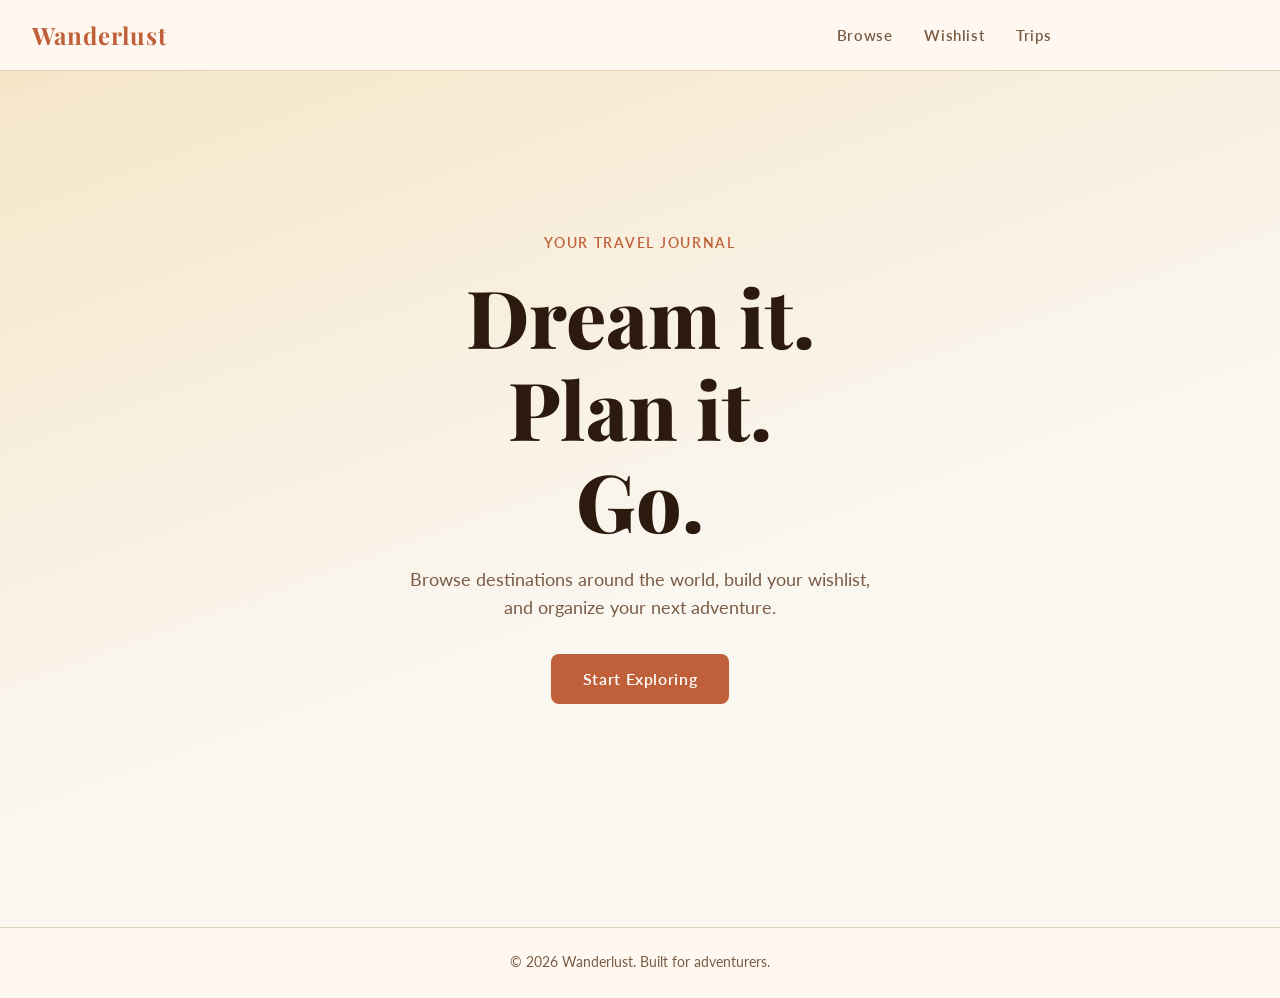
==== index.html @ 4f6d5283 "Step 1: Project setup — folder structure, navbar, base styles Warm terracotta/sand color palette wit" ====
<!DOCTYPE html>
<html lang="en">
<head>
  <meta charset="UTF-8" />
  <meta name="viewport" content="width=device-width, initial-scale=1.0" />
  <title>Wanderlust</title>
  <link rel="preconnect" href="https://fonts.googleapis.com" />
  <link rel="preconnect" href="https://fonts.gstatic.com" crossorigin />
  <link href="https://fonts.googleapis.com/css2?family=Playfair+Display:wght@600;700;800&family=Lato:wght@400;600&display=swap" rel="stylesheet" />
  <link rel="stylesheet" href="css/styles.css" />
</head>
<body>

  <nav class="navbar">
    <a href="index.html" class="nav-logo">Wanderlust</a>
    <ul class="nav-links">
      <li><a href="pages/browse.html">Browse</a></li>
      <li><a href="pages/wishlist.html">Wishlist</a></li>
      <li><a href="pages/trips.html">Trips</a></li>
    </ul>
    <button class="nav-toggle" aria-label="Toggle menu">&#9776;</button>
  </nav>

  <section class="hero">
    <div class="hero-content">
      <p class="hero-eyebrow">Your travel journal</p>
      <h1>Dream it.<br />Plan it.<br />Go.</h1>
      <p class="hero-sub">Browse destinations around the world, build your wishlist, and organize your next adventure.</p>
      <a href="pages/browse.html" class="btn-primary">Start Exploring</a>
    </div>
  </section>

  <footer class="footer">
    <p>&copy; 2026 Wanderlust. Built for adventurers.</p>
  </footer>

  <script src="js/app.js"></script>
</body>
</html>
---- css/styles.css ----
/* ===========================
   Reset & Base
=========================== */
*, *::before, *::after {
  box-sizing: border-box;
  margin: 0;
  padding: 0;
}

:root {
  --bg:           #faf6f0;
  --surface:      #fff8f0;
  --surface-2:    #f0e8dc;
  --accent:       #c0603a;
  --accent-hover: #a84f2f;
  --green:        #2d5a3d;
  --sand:         #f5e6c8;
  --text:         #2c1a0e;
  --text-muted:   #7a5c45;
  --border:       #e0d0bc;
  --radius:       8px;
}

body {
  background-color: var(--bg);
  color: var(--text);
  font-family: 'Lato', system-ui, sans-serif;
  line-height: 1.6;
}

a {
  color: inherit;
  text-decoration: none;
}

/* ===========================
   Navbar
=========================== */
.navbar {
  display: flex;
  align-items: center;
  padding: 1rem 2rem;
  background-color: var(--surface);
  border-bottom: 1px solid var(--border);
  position: sticky;
  top: 0;
  z-index: 100;
}

.nav-logo {
  flex: 1;
  font-family: 'Playfair Display', serif;
  font-size: 1.5rem;
  font-weight: 700;
  color: var(--accent);
  letter-spacing: 1px;
}

.nav-links {
  flex: 1;
  display: flex;
  list-style: none;
  gap: 2rem;
  justify-content: center;
}

.nav-links a {
  color: var(--text-muted);
  font-size: 0.95rem;
  font-weight: 600;
  letter-spacing: 0.04em;
  transition: color 0.2s;
}

.nav-links a:hover,
.nav-links a.active {
  color: var(--accent);
}

.nav-toggle {
  display: none;
  background: none;
  border: none;
  color: var(--text);
  font-size: 1.5rem;
  cursor: pointer;
}

/* ===========================
   Hero
=========================== */
.hero {
  min-height: 88vh;
  display: flex;
  align-items: center;
  justify-content: center;
  text-align: center;
  padding: 4rem 2rem;
  background: linear-gradient(160deg, #f5e6c8 0%, var(--bg) 60%);
}

.hero-content {
  max-width: 600px;
}

.hero-eyebrow {
  font-size: 0.9rem;
  font-weight: 600;
  letter-spacing: 0.12em;
  text-transform: uppercase;
  color: var(--accent);
  margin-bottom: 1rem;
}

.hero-content h1 {
  font-family: 'Playfair Display', serif;
  font-size: clamp(2.8rem, 7vw, 5rem);
  font-weight: 800;
  line-height: 1.15;
  color: var(--text);
  margin-bottom: 1.25rem;
}

.hero-sub {
  font-size: 1.1rem;
  color: var(--text-muted);
  margin-bottom: 2rem;
  max-width: 480px;
  margin-left: auto;
  margin-right: auto;
}

.btn-primary {
  display: inline-block;
  padding: 0.75rem 2rem;
  background-color: var(--accent);
  color: #fff;
  border-radius: var(--radius);
  font-size: 1rem;
  font-weight: 600;
  letter-spacing: 0.04em;
  transition: background-color 0.2s, transform 0.15s;
}

.btn-primary:hover {
  background-color: var(--accent-hover);
  transform: translateY(-2px);
}

/* ===========================
   Page Header
=========================== */
.page-header {
  padding: 2.5rem 2rem 0;
  text-align: center;
}

.page-header h1 {
  font-family: 'Playfair Display', serif;
  font-size: 2rem;
  font-weight: 700;
  color: var(--text);
  margin-bottom: 1rem;
}

.search-bar input {
  width: 100%;
  max-width: 480px;
  padding: 0.6rem 1rem;
  background-color: var(--surface);
  border: 1px solid var(--border);
  border-radius: var(--radius);
  color: var(--text);
  font-size: 0.95rem;
  font-family: 'Lato', sans-serif;
  outline: none;
  transition: border-color 0.2s;
}

.search-bar input:focus {
  border-color: var(--accent);
}

/* ===========================
   Destination Grid
=========================== */
.destination-grid {
  display: grid;
  grid-template-columns: repeat(auto-fill, minmax(240px, 1fr));
  gap: 1.75rem;
  padding: 2rem;
}

.empty-state {
  color: var(--text-muted);
  text-align: center;
  padding: 4rem 2rem;
  grid-column: 1 / -1;
  font-size: 1rem;
}

.empty-state a {
  color: var(--accent);
  text-decoration: underline;
}

/* ===========================
   Footer
=========================== */
.footer {
  padding: 1.5rem 2rem;
  text-align: center;
  color: var(--text-muted);
  font-size: 0.85rem;
  border-top: 1px solid var(--border);
  background-color: var(--surface);
  margin-top: 4rem;
}

/* ===========================
   Responsive
=========================== */
@media (max-width: 640px) {
  .destination-grid {
    grid-template-columns: repeat(auto-fill, minmax(160px, 1fr));
    gap: 1rem;
    padding: 1rem;
  }

  .nav-links {
    display: none;
    flex-direction: column;
    gap: 1rem;
    position: absolute;
    top: 64px;
    left: 0;
    right: 0;
    background-color: var(--surface);
    padding: 1.5rem 2rem;
    border-bottom: 1px solid var(--border);
  }

  .nav-links.open {
    display: flex;
  }

  .nav-toggle {
    display: block;
  }
}
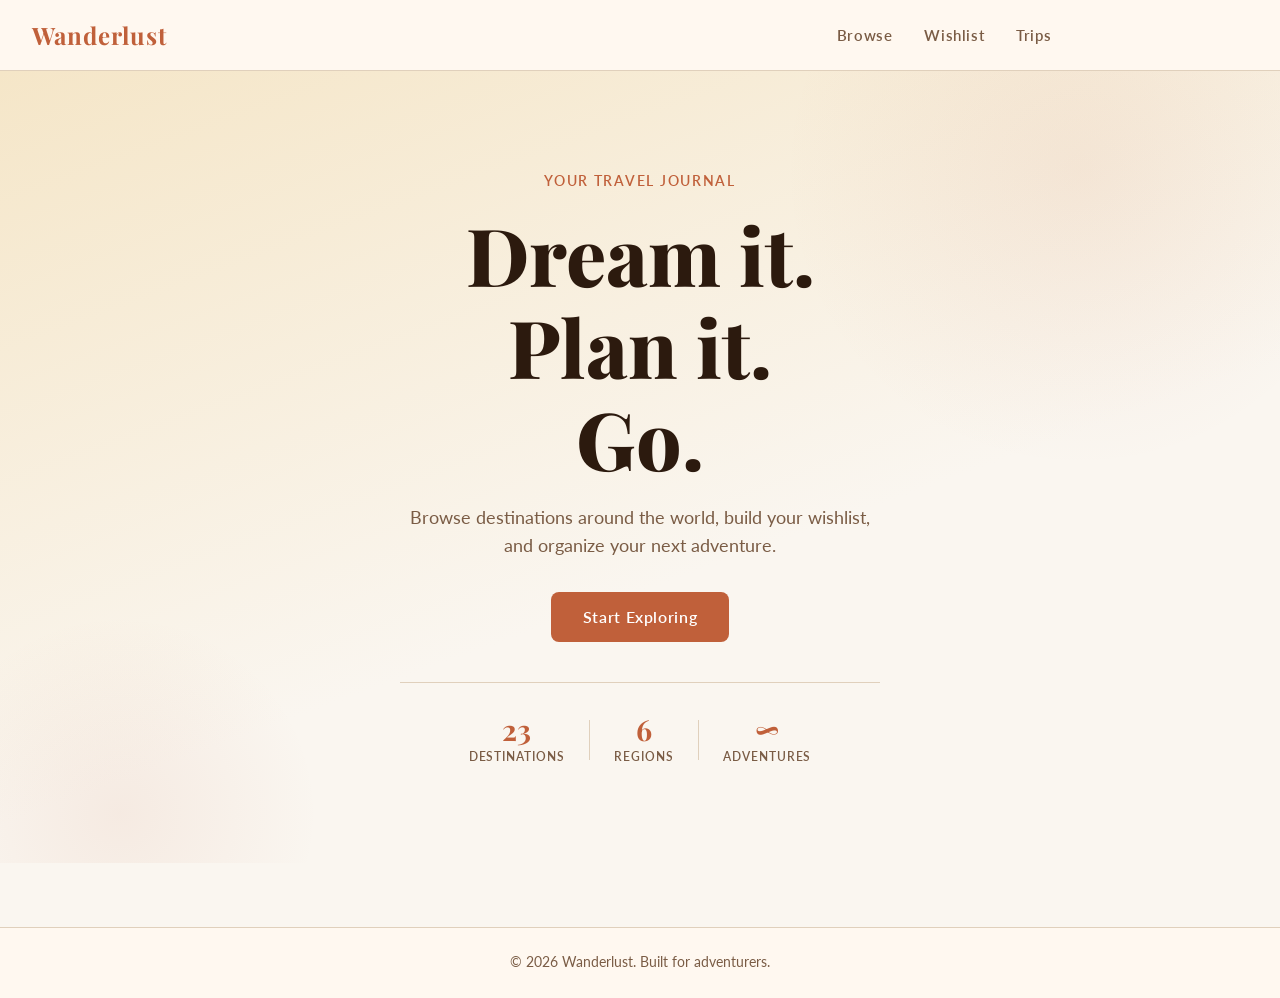
==== commit fe1c3158: "Add trips, region filters, and full site polish (Steps 8–10) - Step 8: Trips feature — localStorage " ====
--- a/index.html
+++ b/index.html
@@ -21,19 +21,45 @@
     <button class="nav-toggle" aria-label="Toggle menu">&#9776;</button>
   </nav>
 
+  <main>
   <section class="hero">
+    <div class="hero-decoration" aria-hidden="true"></div>
     <div class="hero-content">
       <p class="hero-eyebrow">Your travel journal</p>
       <h1>Dream it.<br />Plan it.<br />Go.</h1>
       <p class="hero-sub">Browse destinations around the world, build your wishlist, and organize your next adventure.</p>
       <a href="pages/browse.html" class="btn-primary">Start Exploring</a>
+      <div class="hero-stats" aria-label="Site statistics">
+        <div class="hero-stat">
+          <span class="hero-stat-num" id="stat-dest">24</span>
+          <span class="hero-stat-label">Destinations</span>
+        </div>
+        <span class="hero-stat-divider" aria-hidden="true"></span>
+        <div class="hero-stat">
+          <span class="hero-stat-num" id="stat-regions">6</span>
+          <span class="hero-stat-label">Regions</span>
+        </div>
+        <span class="hero-stat-divider" aria-hidden="true"></span>
+        <div class="hero-stat" aria-label="Unlimited adventures">
+          <span class="hero-stat-num" aria-hidden="true">&#8734;</span>
+          <span class="hero-stat-label">Adventures</span>
+        </div>
+      </div>
     </div>
   </section>
+  </main>
 
   <footer class="footer">
     <p>&copy; 2026 Wanderlust. Built for adventurers.</p>
   </footer>
 
   <script src="js/app.js"></script>
+  <script type="module">
+    import { getAllDestinations, REGIONS } from './js/api.js';
+    const destEl    = document.getElementById('stat-dest');
+    const regionsEl = document.getElementById('stat-regions');
+    if (destEl)    destEl.textContent    = getAllDestinations().length;
+    if (regionsEl) regionsEl.textContent = REGIONS.length;
+  </script>
 </body>
 </html>
--- a/css/styles.css
+++ b/css/styles.css
@@ -182,7 +182,43 @@
 }
 
 /* ===========================
-   Destination Grid
+   Region Filters
+=========================== */
+.region-filters {
+  display: flex;
+  flex-wrap: wrap;
+  gap: 0.5rem;
+  justify-content: center;
+  margin-top: 1rem;
+  padding-bottom: 0.25rem;
+}
+
+.region-btn {
+  padding: 0.35rem 1rem;
+  background: none;
+  border: 1px solid var(--border);
+  border-radius: 999px;
+  color: var(--text-muted);
+  font-family: 'Lato', sans-serif;
+  font-size: 0.85rem;
+  font-weight: 600;
+  cursor: pointer;
+  transition: background-color 0.2s, color 0.2s, border-color 0.2s;
+}
+
+.region-btn:hover {
+  border-color: var(--accent);
+  color: var(--accent);
+}
+
+.region-btn.active {
+  background-color: var(--accent);
+  border-color: var(--accent);
+  color: #fff;
+}
+
+/* ===========================
+   Destination Grid & Cards
 =========================== */
 .destination-grid {
   display: grid;
@@ -191,6 +227,175 @@
   padding: 2rem;
 }
 
+.dest-card {
+  background-color: var(--surface);
+  border: 1px solid var(--border);
+  border-radius: var(--radius);
+  overflow: hidden;
+  cursor: pointer;
+  display: flex;
+  flex-direction: column;
+  transition: transform 0.2s, box-shadow 0.2s;
+  animation: card-in 0.35s ease both;
+}
+
+@keyframes card-in {
+  from { opacity: 0; transform: translateY(14px); }
+  to   { opacity: 1; transform: translateY(0); }
+}
+
+.dest-card:nth-child(1)  { animation-delay:   0ms; }
+.dest-card:nth-child(2)  { animation-delay:  30ms; }
+.dest-card:nth-child(3)  { animation-delay:  60ms; }
+.dest-card:nth-child(4)  { animation-delay:  90ms; }
+.dest-card:nth-child(5)  { animation-delay: 120ms; }
+.dest-card:nth-child(6)  { animation-delay: 150ms; }
+.dest-card:nth-child(7)  { animation-delay: 180ms; }
+.dest-card:nth-child(8)  { animation-delay: 210ms; }
+.dest-card:nth-child(9)  { animation-delay: 240ms; }
+.dest-card:nth-child(10) { animation-delay: 270ms; }
+.dest-card:nth-child(11) { animation-delay: 300ms; }
+.dest-card:nth-child(12) { animation-delay: 330ms; }
+.dest-card:nth-child(13) { animation-delay: 360ms; }
+.dest-card:nth-child(14) { animation-delay: 390ms; }
+.dest-card:nth-child(15) { animation-delay: 420ms; }
+.dest-card:nth-child(16) { animation-delay: 450ms; }
+.dest-card:nth-child(17) { animation-delay: 480ms; }
+.dest-card:nth-child(18) { animation-delay: 510ms; }
+.dest-card:nth-child(19) { animation-delay: 540ms; }
+.dest-card:nth-child(20) { animation-delay: 570ms; }
+.dest-card:nth-child(21) { animation-delay: 600ms; }
+.dest-card:nth-child(22) { animation-delay: 630ms; }
+.dest-card:nth-child(23) { animation-delay: 660ms; }
+.dest-card:nth-child(24) { animation-delay: 690ms; }
+
+.dest-card:hover {
+  transform: translateY(-4px);
+  box-shadow: 0 8px 24px rgba(44, 26, 14, 0.1);
+}
+
+.card-img-wrap {
+  position: relative;
+  aspect-ratio: 4 / 3;
+  background-color: var(--sand);
+  overflow: hidden;
+}
+
+.card-img {
+  width: 100%;
+  height: 100%;
+  object-fit: cover;
+  display: block;
+  transition: transform 0.3s;
+}
+
+.dest-card:hover .card-img {
+  transform: scale(1.04);
+}
+
+.btn-wishlist {
+  position: absolute;
+  top: 0.6rem;
+  right: 0.6rem;
+  background: rgba(255, 255, 255, 0.85);
+  border: none;
+  border-radius: 50%;
+  width: 2.1rem;
+  height: 2.1rem;
+  font-size: 1.1rem;
+  cursor: pointer;
+  color: var(--text-muted);
+  display: flex;
+  align-items: center;
+  justify-content: center;
+  transition: background-color 0.2s, color 0.2s, transform 0.15s;
+  backdrop-filter: blur(4px);
+}
+
+.btn-wishlist:hover {
+  transform: scale(1.15);
+  color: var(--accent);
+}
+
+.btn-wishlist.saved {
+  color: var(--accent);
+  background: rgba(255, 255, 255, 0.95);
+}
+
+.card-body {
+  padding: 1rem;
+  display: flex;
+  flex-direction: column;
+  gap: 0.2rem;
+  flex: 1;
+}
+
+.card-region {
+  font-size: 0.72rem;
+  font-weight: 600;
+  letter-spacing: 0.1em;
+  text-transform: uppercase;
+  color: var(--accent);
+}
+
+.card-name {
+  font-family: 'Playfair Display', serif;
+  font-size: 1.15rem;
+  font-weight: 700;
+  color: var(--text);
+  line-height: 1.2;
+}
+
+.card-country {
+  font-size: 0.82rem;
+  color: var(--text-muted);
+  margin-bottom: 0.4rem;
+}
+
+.card-tags {
+  display: flex;
+  flex-wrap: wrap;
+  gap: 0.35rem;
+  margin-top: auto;
+  padding-top: 0.5rem;
+}
+
+.tag {
+  font-size: 0.72rem;
+  font-weight: 600;
+  padding: 0.2rem 0.55rem;
+  background-color: var(--surface-2);
+  border: 1px solid var(--border);
+  border-radius: 999px;
+  color: var(--text-muted);
+  text-transform: capitalize;
+}
+
+.card-note {
+  margin-top: 0.6rem;
+  padding-top: 0.6rem;
+  border-top: 1px solid var(--border);
+  display: flex;
+  flex-direction: column;
+  gap: 0.3rem;
+}
+
+.card-note-stars {
+  font-size: 0.85rem;
+  color: #d97706;
+  letter-spacing: 1px;
+}
+
+.card-note-text {
+  font-size: 0.78rem;
+  color: var(--text-muted);
+  line-height: 1.4;
+  display: -webkit-box;
+  -webkit-line-clamp: 2;
+  -webkit-box-orient: vertical;
+  overflow: hidden;
+}
+
 .empty-state {
   color: var(--text-muted);
   text-align: center;
@@ -202,6 +407,280 @@
 .empty-state a {
   color: var(--accent);
   text-decoration: underline;
+}
+
+/* ===========================
+   Modal
+=========================== */
+.modal-overlay {
+  display: flex;
+  position: fixed;
+  inset: 0;
+  background: rgba(44, 26, 14, 0.6);
+  z-index: 200;
+  align-items: center;
+  justify-content: center;
+  padding: 1rem;
+  visibility: hidden;
+  opacity: 0;
+  pointer-events: none;
+  transition: opacity 0.22s ease, visibility 0s linear 0.22s;
+}
+
+.modal-overlay.open {
+  visibility: visible;
+  opacity: 1;
+  pointer-events: auto;
+  transition: opacity 0.22s ease;
+}
+
+.modal {
+  background-color: var(--surface);
+  border: 1px solid var(--border);
+  border-radius: var(--radius);
+  max-width: 680px;
+  width: 100%;
+  max-height: 90vh;
+  overflow-y: auto;
+  position: relative;
+  opacity: 0;
+  transform: translateY(20px);
+  transition: transform 0.28s ease, opacity 0.28s ease;
+}
+
+.modal-overlay.open .modal {
+  opacity: 1;
+  transform: translateY(0);
+}
+
+.modal-close {
+  position: absolute;
+  top: 0.75rem;
+  right: 0.75rem;
+  background: rgba(255, 255, 255, 0.85);
+  border: none;
+  border-radius: 50%;
+  width: 2rem;
+  height: 2rem;
+  font-size: 1.2rem;
+  line-height: 1;
+  cursor: pointer;
+  color: var(--text);
+  z-index: 1;
+  display: flex;
+  align-items: center;
+  justify-content: center;
+  backdrop-filter: blur(4px);
+  transition: background-color 0.2s;
+}
+
+.modal-close:hover {
+  background: #fff;
+}
+
+.modal-img-wrap {
+  width: 100%;
+  aspect-ratio: 16 / 9;
+  background-color: var(--sand);
+  overflow: hidden;
+}
+
+.modal-img {
+  width: 100%;
+  height: 100%;
+  object-fit: cover;
+  display: block;
+}
+
+.modal-content {
+  padding: 1.5rem;
+  display: flex;
+  flex-direction: column;
+  gap: 0.6rem;
+}
+
+.modal-region {
+  font-size: 0.75rem;
+  font-weight: 600;
+  letter-spacing: 0.1em;
+  text-transform: uppercase;
+  color: var(--accent);
+}
+
+.modal-title {
+  font-family: 'Playfair Display', serif;
+  font-size: 1.8rem;
+  font-weight: 700;
+  color: var(--text);
+  line-height: 1.2;
+}
+
+.modal-country {
+  font-size: 0.9rem;
+  color: var(--text-muted);
+}
+
+.modal-description {
+  font-size: 0.975rem;
+  color: var(--text);
+  line-height: 1.75;
+  padding: 0.5rem 0;
+  border-top: 1px solid var(--border);
+  border-bottom: 1px solid var(--border);
+  margin: 0.25rem 0;
+}
+
+.modal-tags {
+  display: flex;
+  flex-wrap: wrap;
+  gap: 0.4rem;
+}
+
+.modal-actions {
+  display: flex;
+  gap: 0.75rem;
+  padding-top: 0.5rem;
+  flex-wrap: wrap;
+}
+
+.btn-modal-wishlist,
+.btn-modal-trip {
+  padding: 0.6rem 1.4rem;
+  border-radius: var(--radius);
+  font-family: 'Lato', sans-serif;
+  font-size: 0.9rem;
+  font-weight: 600;
+  cursor: pointer;
+  transition: background-color 0.2s, color 0.2s, border-color 0.2s, transform 0.15s;
+}
+
+.btn-modal-wishlist {
+  background-color: var(--accent);
+  color: #fff;
+  border: none;
+}
+
+.btn-modal-wishlist:hover {
+  background-color: var(--accent-hover);
+  transform: translateY(-1px);
+}
+
+.btn-modal-wishlist.saved {
+  background-color: var(--surface-2);
+  color: var(--accent);
+  border: 1px solid var(--accent);
+}
+
+.btn-modal-trip {
+  background: none;
+  border: 1px solid var(--border);
+  color: var(--text-muted);
+}
+
+.btn-modal-trip:hover {
+  border-color: var(--green);
+  color: var(--green);
+  transform: translateY(-1px);
+}
+
+@media (max-width: 560px) {
+  .modal-title { font-size: 1.4rem; }
+  .modal-actions { flex-direction: column; }
+  .btn-modal-wishlist,
+  .btn-modal-trip { width: 100%; text-align: center; }
+}
+
+/* ===========================
+   Modal Notes & Ratings
+=========================== */
+.modal-notes {
+  display: flex;
+  flex-direction: column;
+  gap: 0.65rem;
+  padding-top: 1rem;
+  border-top: 1px solid var(--border);
+  margin-top: 0.25rem;
+}
+
+.notes-label {
+  font-size: 0.8rem;
+  font-weight: 600;
+  letter-spacing: 0.08em;
+  text-transform: uppercase;
+  color: var(--text-muted);
+}
+
+.star-rating {
+  display: flex;
+  gap: 0.15rem;
+}
+
+.star {
+  background: none;
+  border: none;
+  font-size: 1.6rem;
+  color: var(--border);
+  cursor: pointer;
+  padding: 0;
+  line-height: 1;
+  transition: color 0.15s, transform 0.1s;
+}
+
+.star:hover,
+.star.active {
+  color: #d97706;
+}
+
+.star:hover {
+  transform: scale(1.15);
+}
+
+.notes-text {
+  width: 100%;
+  background-color: var(--surface-2);
+  border: 1px solid var(--border);
+  border-radius: var(--radius);
+  color: var(--text);
+  font-family: 'Lato', sans-serif;
+  font-size: 0.9rem;
+  padding: 0.6rem 0.75rem;
+  resize: vertical;
+  outline: none;
+  transition: border-color 0.2s;
+  min-height: 80px;
+}
+
+.notes-text:focus {
+  border-color: var(--accent);
+}
+
+.notes-footer {
+  display: flex;
+  align-items: center;
+  gap: 0.75rem;
+}
+
+.btn-save-note {
+  padding: 0.45rem 1.1rem;
+  background-color: var(--green);
+  color: #fff;
+  border: none;
+  border-radius: var(--radius);
+  font-family: 'Lato', sans-serif;
+  font-size: 0.875rem;
+  font-weight: 600;
+  cursor: pointer;
+  transition: background-color 0.2s;
+}
+
+.btn-save-note:hover {
+  background-color: #235046;
+}
+
+.note-saved-msg {
+  font-size: 0.85rem;
+  color: var(--green);
+  font-weight: 600;
 }
 
 /* ===========================
@@ -248,3 +727,500 @@
     display: block;
   }
 }
+
+/* ===========================
+   Trip Create Form (page header)
+=========================== */
+.trip-create-form {
+  display: flex;
+  justify-content: center;
+  align-items: flex-start;
+  gap: 0.6rem;
+  margin-top: 1rem;
+  flex-wrap: wrap;
+}
+
+.trip-create-field {
+  display: flex;
+  flex-direction: column;
+  gap: 0.3rem;
+}
+
+.trip-name-error {
+  font-size: 0.8rem;
+  color: #c0392b;
+  font-weight: 600;
+  padding-left: 0.25rem;
+}
+
+.trip-create-form input[aria-invalid="true"] {
+  border-color: #c0392b;
+  outline: none;
+}
+
+.trip-create-form input {
+  padding: 0.6rem 1rem;
+  width: 100%;
+  max-width: 320px;
+  background-color: var(--surface);
+  border: 1px solid var(--border);
+  border-radius: var(--radius);
+  color: var(--text);
+  font-size: 0.95rem;
+  font-family: 'Lato', sans-serif;
+  outline: none;
+  transition: border-color 0.2s;
+}
+
+.trip-create-form input:focus {
+  border-color: var(--accent);
+}
+
+#btn-create-trip {
+  padding: 0.6rem 1.4rem;
+  background-color: var(--accent);
+  color: #fff;
+  border: none;
+  border-radius: var(--radius);
+  font-family: 'Lato', sans-serif;
+  font-size: 0.9rem;
+  font-weight: 600;
+  cursor: pointer;
+  white-space: nowrap;
+  transition: background-color 0.2s, transform 0.15s;
+}
+
+#btn-create-trip:hover {
+  background-color: var(--accent-hover);
+  transform: translateY(-1px);
+}
+
+/* ===========================
+   Trip Sections (trips page)
+=========================== */
+.trip-section {
+  margin: 2rem 0;
+  padding: 0 2rem;
+}
+
+.trip-section-header {
+  display: flex;
+  align-items: center;
+  justify-content: space-between;
+  gap: 1rem;
+  padding-bottom: 0.75rem;
+  border-bottom: 2px solid var(--border);
+  margin-bottom: 0;
+}
+
+.trip-section-title {
+  font-family: 'Playfair Display', serif;
+  font-size: 1.4rem;
+  font-weight: 700;
+  color: var(--text);
+}
+
+.btn-delete-trip {
+  padding: 0.3rem 0.8rem;
+  background: none;
+  border: 1px solid var(--border);
+  border-radius: var(--radius);
+  color: var(--text-muted);
+  font-family: 'Lato', sans-serif;
+  font-size: 0.8rem;
+  font-weight: 600;
+  cursor: pointer;
+  transition: border-color 0.2s, color 0.2s;
+  white-space: nowrap;
+}
+
+.btn-delete-trip:hover {
+  border-color: #c0392b;
+  color: #c0392b;
+}
+
+.trip-section .destination-grid {
+  padding-left: 0;
+  padding-right: 0;
+}
+
+/* ===========================
+   Trip destinations wrapper (block, not grid — groups stack vertically)
+=========================== */
+.trip-destinations {
+  padding: 0.5rem 0;
+}
+
+/* ===========================
+   Trip region grouping
+=========================== */
+.trip-region-group {
+  margin-top: 1rem;
+}
+
+.trip-region-label {
+  font-size: 0.75rem;
+  font-weight: 600;
+  letter-spacing: 0.1em;
+  text-transform: uppercase;
+  color: var(--accent);
+  padding: 0 0 0.4rem 0;
+  border-bottom: 1px solid var(--border);
+  margin-bottom: 0;
+}
+
+.trip-sub-grid {
+  padding: 1rem 0 0;
+}
+
+/* ===========================
+   Card remove-from-trip button
+=========================== */
+.btn-remove-trip {
+  margin-top: 0.6rem;
+  padding: 0.3rem 0.7rem;
+  background: none;
+  border: 1px solid var(--border);
+  border-radius: var(--radius);
+  color: var(--text-muted);
+  font-family: 'Lato', sans-serif;
+  font-size: 0.78rem;
+  font-weight: 600;
+  cursor: pointer;
+  align-self: flex-start;
+  transition: border-color 0.2s, color 0.2s;
+}
+
+.btn-remove-trip:hover {
+  border-color: #c0392b;
+  color: #c0392b;
+}
+
+/* ===========================
+   Modal trip picker
+=========================== */
+.trip-picker {
+  display: none;
+  padding: 1rem;
+  background-color: var(--surface-2);
+  border: 1px solid var(--border);
+  border-radius: var(--radius);
+  flex-direction: column;
+  gap: 0.6rem;
+  margin-top: 0.25rem;
+}
+
+.trip-picker.open {
+  display: flex;
+}
+
+.trip-picker-label {
+  font-size: 0.78rem;
+  font-weight: 600;
+  letter-spacing: 0.08em;
+  text-transform: uppercase;
+  color: var(--text-muted);
+}
+
+.trip-picker-list {
+  list-style: none;
+  display: flex;
+  flex-direction: column;
+  gap: 0.4rem;
+  max-height: 180px;
+  overflow-y: auto;
+}
+
+.trip-picker-item {
+  display: flex;
+  align-items: center;
+  justify-content: space-between;
+  gap: 0.5rem;
+  padding: 0.35rem 0.5rem;
+  background-color: var(--surface);
+  border: 1px solid var(--border);
+  border-radius: var(--radius);
+}
+
+.trip-picker-name {
+  font-size: 0.9rem;
+  color: var(--text);
+  white-space: nowrap;
+  overflow: hidden;
+  text-overflow: ellipsis;
+  min-width: 0;
+}
+
+.trip-picker-empty {
+  font-size: 0.85rem;
+  color: var(--text-muted);
+  padding: 0.25rem 0.5rem;
+}
+
+.btn-trip-toggle {
+  padding: 0.25rem 0.7rem;
+  background: none;
+  border: 1px solid var(--border);
+  border-radius: var(--radius);
+  color: var(--text-muted);
+  font-family: 'Lato', sans-serif;
+  font-size: 0.8rem;
+  font-weight: 600;
+  cursor: pointer;
+  white-space: nowrap;
+  flex-shrink: 0;
+  transition: border-color 0.2s, color 0.2s, background-color 0.2s;
+}
+
+.btn-trip-toggle:hover {
+  border-color: var(--green);
+  color: var(--green);
+}
+
+.btn-trip-toggle.in-trip {
+  background-color: var(--green);
+  border-color: var(--green);
+  color: #fff;
+}
+
+.btn-trip-toggle.in-trip:hover {
+  background-color: #c0392b;
+  border-color: #c0392b;
+}
+
+.trip-picker-new {
+  display: flex;
+  gap: 0.5rem;
+}
+
+.trip-picker-input {
+  flex: 1;
+  min-width: 0;
+  padding: 0.4rem 0.7rem;
+  background-color: var(--surface);
+  border: 1px solid var(--border);
+  border-radius: var(--radius);
+  color: var(--text);
+  font-family: 'Lato', sans-serif;
+  font-size: 0.875rem;
+  outline: none;
+  transition: border-color 0.2s;
+}
+
+.trip-picker-input:focus {
+  border-color: var(--accent);
+}
+
+.trip-picker-input.input-error {
+  border-color: #c0392b;
+  animation: shake 0.35s ease;
+}
+
+@keyframes shake {
+  0%, 100% { transform: translateX(0); }
+  20%       { transform: translateX(-5px); }
+  40%       { transform: translateX(5px); }
+  60%       { transform: translateX(-4px); }
+  80%       { transform: translateX(4px); }
+}
+
+.btn-trip-create {
+  padding: 0.4rem 0.9rem;
+  background-color: var(--accent);
+  color: #fff;
+  border: none;
+  border-radius: var(--radius);
+  font-family: 'Lato', sans-serif;
+  font-size: 0.8rem;
+  font-weight: 600;
+  cursor: pointer;
+  white-space: nowrap;
+  transition: background-color 0.2s;
+}
+
+.btn-trip-create:hover {
+  background-color: var(--accent-hover);
+}
+
+.btn-modal-trip.active {
+  border-color: var(--green);
+  color: var(--green);
+  background-color: rgba(45, 90, 61, 0.06);
+}
+
+/* ===========================
+   Hero decorative background
+=========================== */
+.hero {
+  position: relative;
+  overflow: hidden;
+}
+
+.hero-decoration {
+  position: absolute;
+  inset: 0;
+  pointer-events: none;
+  z-index: 0;
+}
+
+.hero-decoration::before,
+.hero-decoration::after {
+  content: '';
+  position: absolute;
+  border-radius: 50%;
+  background: radial-gradient(circle, rgba(192, 96, 58, 0.08) 0%, transparent 70%);
+}
+
+.hero-decoration::before {
+  width: 600px;
+  height: 600px;
+  top: -200px;
+  right: -100px;
+}
+
+.hero-decoration::after {
+  width: 400px;
+  height: 400px;
+  bottom: -150px;
+  left: -80px;
+}
+
+.hero-content {
+  position: relative;
+  z-index: 1;
+}
+
+/* ===========================
+   Hero stats bar
+=========================== */
+.hero-stats {
+  display: flex;
+  align-items: center;
+  justify-content: center;
+  gap: 1.5rem;
+  margin-top: 2.5rem;
+  padding-top: 2rem;
+  border-top: 1px solid var(--border);
+}
+
+.hero-stat {
+  display: flex;
+  flex-direction: column;
+  align-items: center;
+  gap: 0.2rem;
+}
+
+.hero-stat-num {
+  font-family: 'Playfair Display', serif;
+  font-size: 1.8rem;
+  font-weight: 700;
+  color: var(--accent);
+  line-height: 1;
+}
+
+.hero-stat-label {
+  font-size: 0.75rem;
+  font-weight: 600;
+  letter-spacing: 0.08em;
+  text-transform: uppercase;
+  color: var(--text-muted);
+}
+
+.hero-stat-divider {
+  width: 1px;
+  height: 2.5rem;
+  background-color: var(--border);
+}
+
+/* ===========================
+   Empty states — enhanced
+=========================== */
+.empty-state {
+  display: flex;
+  flex-direction: column;
+  align-items: center;
+  gap: 0.75rem;
+}
+
+.empty-state::before {
+  font-size: 2.5rem;
+  line-height: 1;
+  opacity: 0.5;
+}
+
+/* Context-specific icons via parent selector */
+#destination-grid .empty-state::before     { content: '🗺️'; }
+#trips-container  .empty-state::before     { content: '✈️'; }
+.trip-section     .empty-state::before     { content: '📍'; }
+
+/* ===========================
+   Reduced motion
+=========================== */
+@media (prefers-reduced-motion: reduce) {
+  .dest-card {
+    animation: none;
+  }
+
+  .modal-overlay,
+  .modal-overlay.open {
+    transition: none;
+  }
+
+  .modal,
+  .modal-overlay.open .modal {
+    transition: none;
+    transform: none;
+    opacity: 1;
+  }
+}
+
+/* ===========================
+   Responsive — additional mobile fixes
+=========================== */
+@media (max-width: 640px) {
+  .page-header {
+    padding: 1.5rem 1rem 0;
+  }
+
+  .hero-stats {
+    gap: 1rem;
+  }
+
+  .hero-stat-num {
+    font-size: 1.4rem;
+  }
+
+  .trip-create-form {
+    flex-direction: column;
+    align-items: stretch;
+    padding: 0 1rem;
+  }
+
+  .trip-create-field input,
+  #btn-create-trip {
+    width: 100%;
+    max-width: 100%;
+  }
+
+  .trip-section {
+    padding: 0 1rem;
+  }
+
+  .trip-section-header {
+    flex-direction: column;
+    align-items: flex-start;
+    gap: 0.5rem;
+  }
+
+  .trip-picker {
+    padding: 0.75rem;
+  }
+
+  .trip-picker-new {
+    flex-direction: column;
+  }
+
+  .btn-trip-create {
+    width: 100%;
+  }
+}
